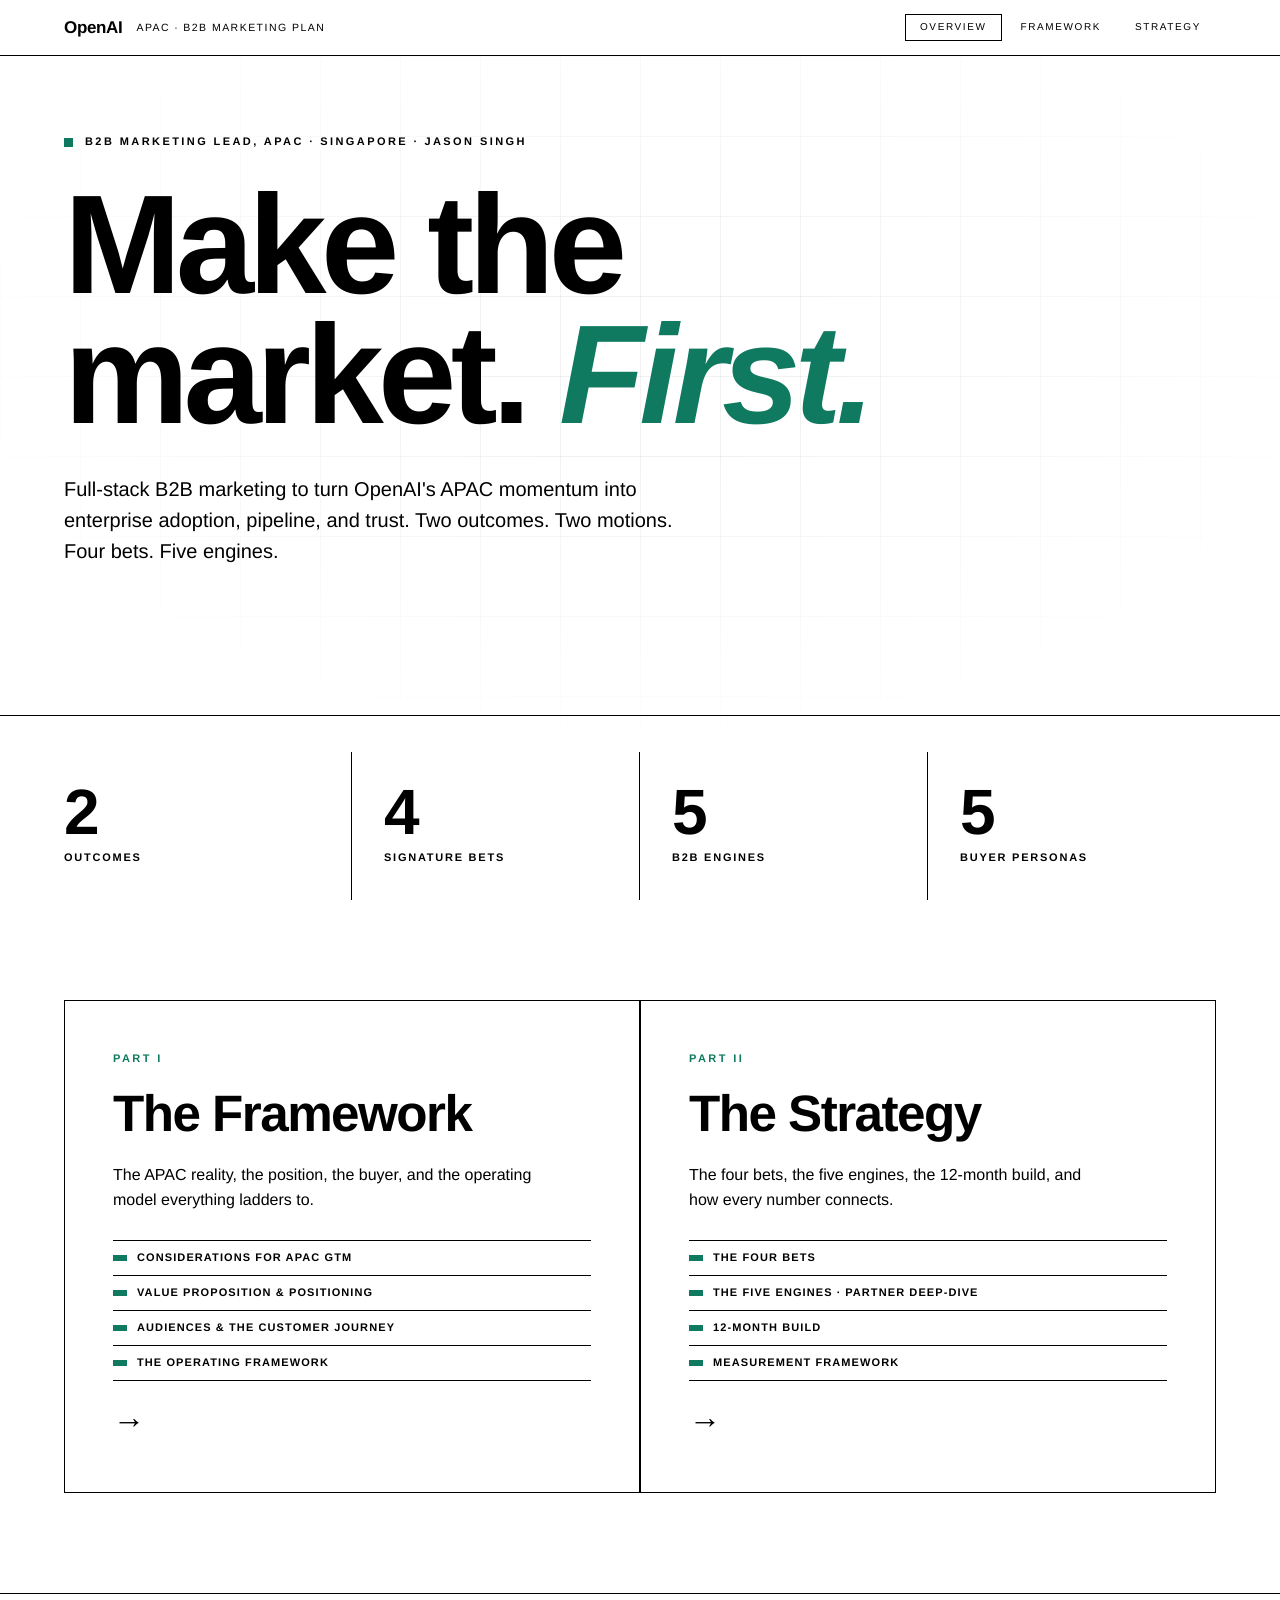
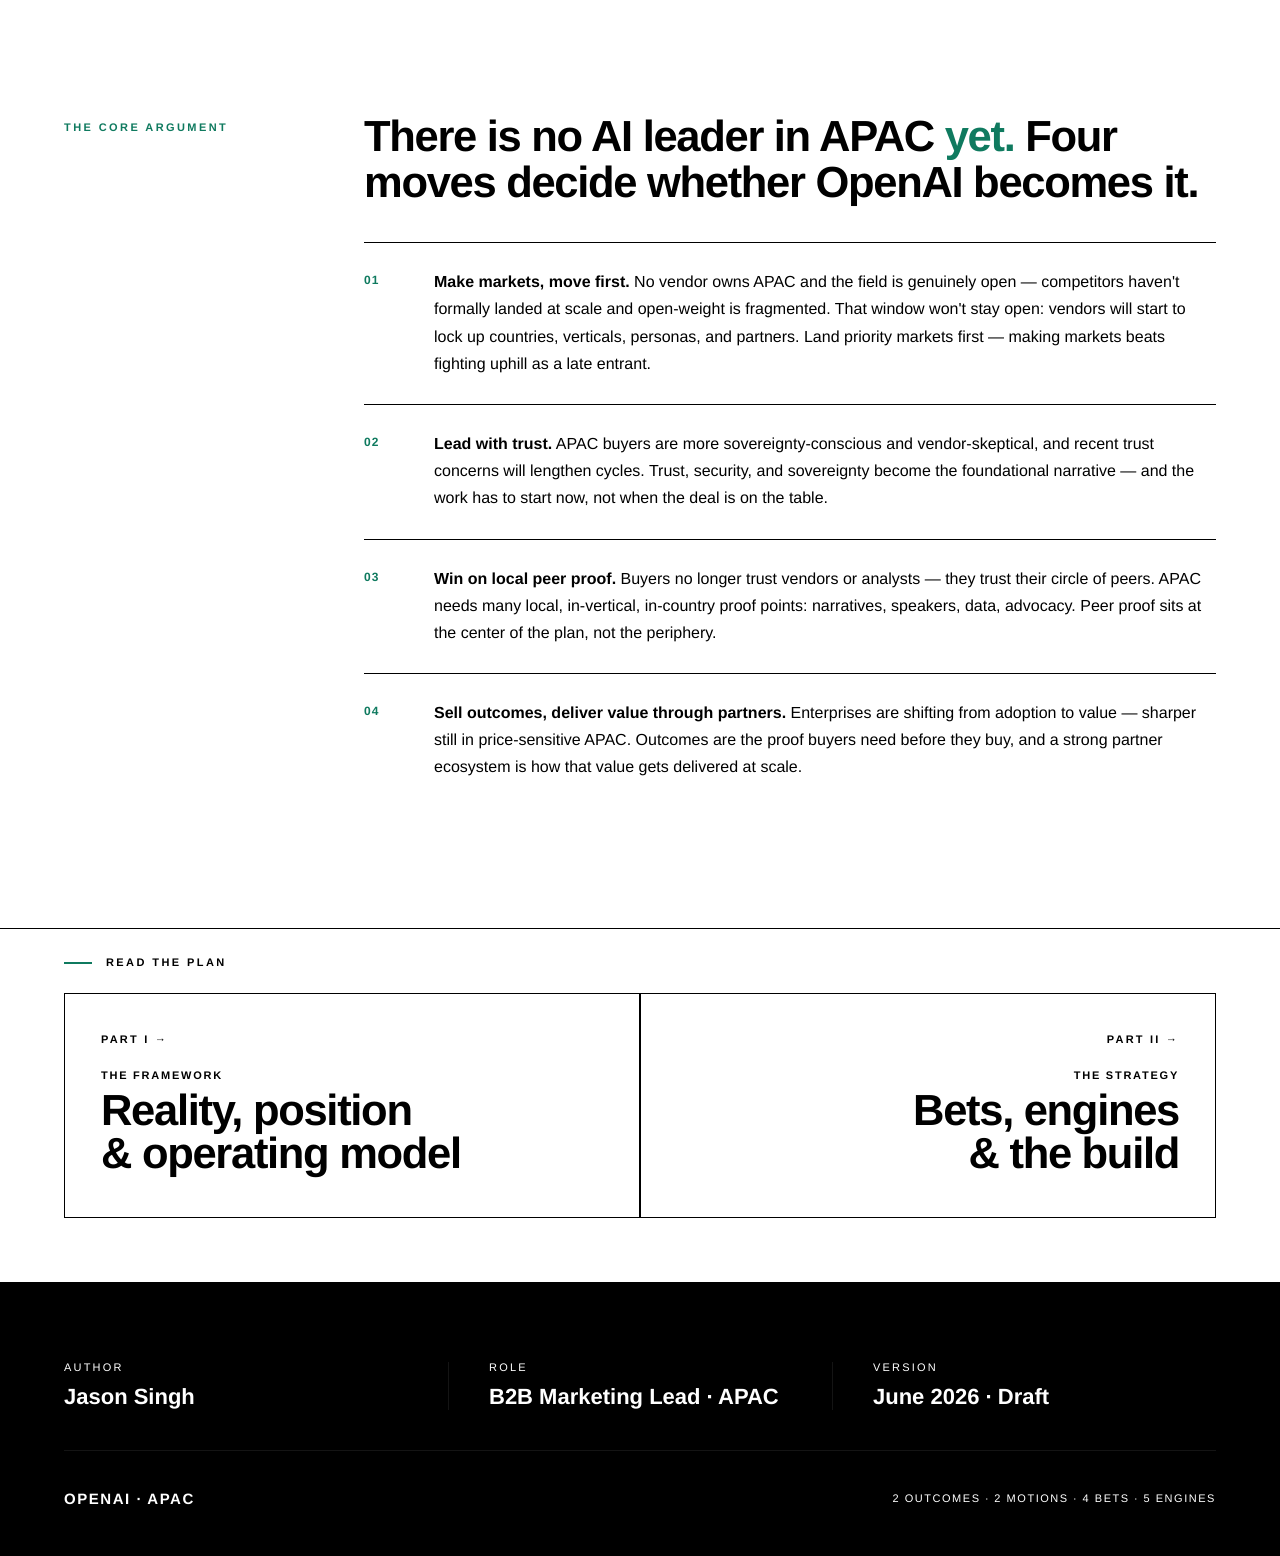
==== index.html @ 46e31a01 "Add files via upload" ====
<!doctype html>
<html lang="en">
<head>
<meta charset="utf-8">
<meta name="viewport" content="width=device-width,initial-scale=1">
<title>OpenAI APAC · B2B Marketing Plan</title>
<link rel="stylesheet" href="styles.css">
<style>
  body { padding-top: 56px }
  .hero { min-height: calc(100vh - 56px); display: flex; flex-direction: column; justify-content: space-between; overflow: hidden; position: relative }
  .hero-bg {
    position: absolute; inset: 0; pointer-events: none;
    background-image: linear-gradient(to right, rgba(0,0,0,.05) 1px, transparent 1px), linear-gradient(to bottom, rgba(0,0,0,.05) 1px, transparent 1px);
    background-size: 80px 80px;
    mask-image: radial-gradient(ellipse 75% 65% at 50% 35%, black 20%, transparent 75%);
    -webkit-mask-image: radial-gradient(ellipse 75% 65% at 50% 35%, black 20%, transparent 75%);
  }
  .hero-content { position: relative; z-index: 2; padding: 80px var(--px) 0 }
  .hero-eyebrow { font-family: var(--mono); font-size: 11px; letter-spacing: .22em; text-transform: uppercase; color: var(--ink); font-weight: 700; display: flex; align-items: center; gap: 12px; margin-bottom: 32px }
  .hero-dot { width: 9px; height: 9px; background: var(--yellow) }
  .hero-title { font-family: var(--syne); font-weight: 800; font-size: clamp(64px, 11vw, 150px); line-height: .92; letter-spacing: -.04em; color: var(--ink) }
  .hero-title em { color: var(--yellow) }
  .hero-sub { margin-top: 36px; max-width: 620px; font-size: clamp(16px, 2vw, 20px); line-height: 1.55; color: var(--ink); font-weight: 400 }
  .hero-stats { position: relative; z-index: 2; padding: 36px var(--px) 0; border-top: 1px solid var(--rule); margin-top: 80px }
  .stats-grid { display: grid; grid-template-columns: repeat(4,1fr); gap: 0 }
  .stat { padding: 28px 32px 36px 0; border-right: 1px solid var(--rule) }
  .stat:not(:first-child) { padding-left: 32px }
  .stat:last-child { border-right: none }
  .stat-num { font-family: var(--syne); font-weight: 800; font-size: clamp(40px, 5vw, 72px); line-height: 1; letter-spacing: -.03em; color: var(--ink) }
  .stat-num em { color: var(--yellow); font-style: normal }
  .stat-label { font-family: var(--mono); font-size: 11px; letter-spacing: .16em; text-transform: uppercase; color: var(--ink); margin-top: 8px; font-weight: 700 }
  @media (max-width:768px) { .stats-grid { grid-template-columns: 1fr 1fr } .stat { border-bottom: 1px solid var(--rule) } .stat:nth-child(2n) { border-right: none } }

  .page-nav { padding: 100px 0 }
  .page-nav-grid { display: grid; grid-template-columns: 1fr 1fr; gap: 2px; background: var(--rule); border: 1px solid var(--rule) }
  .page-card { background: var(--white); padding: 52px 48px; display: flex; flex-direction: column; gap: 22px; transition: background .2s }
  .page-card:hover { background: var(--surface) }
  .page-card:hover .pc-arrow { color: var(--yellow); transform: translateX(6px) }
  .pc-part { font-family: var(--mono); font-size: 11px; letter-spacing: .22em; text-transform: uppercase; color: var(--yellow); font-weight: 700 }
  .pc-title { font-family: var(--syne); font-weight: 800; font-size: clamp(32px,4vw,52px); letter-spacing: -.03em; line-height: 1.05; color: var(--ink) }
  .pc-desc { font-size: 16px; line-height: 1.6; color: var(--ink); font-weight: 400; max-width: 420px }
  .pc-list { list-style: none; border-top: 1px solid var(--rule); margin-top: 4px }
  .pc-list li { font-family: var(--mono); font-size: 11px; letter-spacing: .1em; text-transform: uppercase; color: var(--ink); padding: 11px 0; border-bottom: 1px solid var(--rule); display: flex; align-items: center; gap: 10px; font-weight: 700 }
  .pc-list li::before { content: ""; width: 14px; height: 6px; background: var(--yellow); flex: none }
  .pc-arrow { font-family: var(--syne); font-size: 32px; font-weight: 400; color: var(--ink); transition: all .2s; align-self: flex-start; margin-top: auto }
  @media (max-width:768px) { .page-nav-grid { grid-template-columns: 1fr } }

  .thesis-layout { display: grid; grid-template-columns: 220px 1fr; gap: 80px; align-items: start }
  .thesis-aside { font-family: var(--mono); font-size: 11px; letter-spacing: .22em; text-transform: uppercase; color: var(--yellow); padding-top: 8px; font-weight: 700 }
  .thesis-h { font-family: var(--syne); font-weight: 800; font-size: clamp(28px,3.4vw,50px); line-height: 1.06; letter-spacing: -.03em; color: var(--ink); margin-bottom: 36px }
  .thesis-h em { color: var(--yellow); font-style: normal }
  .thesis-point { padding: 26px 0; border-top: 1px solid var(--rule); display: grid; grid-template-columns: 48px 1fr; gap: 22px; align-items: start }
  .tp-n { font-family: var(--mono); font-size: 12px; letter-spacing: .1em; color: var(--yellow); padding-top: 4px; font-weight: 700 }
  .tp-t { font-size: 16px; line-height: 1.7; color: var(--ink); font-weight: 400 }
  .tp-t strong { font-weight: 700 }
  @media (max-width:768px) { .thesis-layout { grid-template-columns: 1fr; gap: 28px } }
</style>
</head>
<body>
<div id="progress"></div>

<nav class="nb-nav">
  <div class="nb-nav-brand">OpenAI<span class="nb-nav-ctx">APAC · B2B Marketing Plan</span></div>
  <div class="nb-nav-links">
    <a href="index.html" class="active">Overview</a>
    <a href="Framework.html">Framework</a>
    <a href="Strategy.html">Strategy</a>
  </div>
</nav>

<section class="hero">
  <div class="hero-bg" aria-hidden="true"></div>
  <div class="hero-content reveal">
    <div class="hero-eyebrow"><span class="hero-dot"></span>B2B Marketing Lead, APAC · Singapore · Jason Singh</div>
    <h1 class="hero-title">Make the<br/>market. <em>First.</em></h1>
    <p class="hero-sub">Full-stack B2B marketing to turn OpenAI's APAC momentum into enterprise adoption, pipeline, and trust. Two outcomes. Two motions. Four bets. Five engines.</p>
  </div>
  <div class="hero-stats">
    <div class="stats-grid">
      <div class="stat reveal d1"><div class="stat-num">2</div><div class="stat-label">Outcomes</div></div>
      <div class="stat reveal d2"><div class="stat-num">4</div><div class="stat-label">Signature bets</div></div>
      <div class="stat reveal d3"><div class="stat-num">5</div><div class="stat-label">B2B engines</div></div>
      <div class="stat reveal" style="transition-delay:.35s"><div class="stat-num">5</div><div class="stat-label">Buyer personas</div></div>
    </div>
  </div>
</section>

<section class="page-nav">
  <div class="wrap">
    <div class="page-nav-grid">
      <a href="Framework.html" class="page-card reveal">
        <div class="pc-part">Part I</div>
        <div class="pc-title">The Framework</div>
        <p class="pc-desc">The APAC reality, the position, the buyer, and the operating model everything ladders to.</p>
        <ul class="pc-list">
          <li>Considerations for APAC GTM</li>
          <li>Value proposition &amp; positioning</li>
          <li>Audiences &amp; the customer journey</li>
          <li>The operating framework</li>
        </ul>
        <div class="pc-arrow">→</div>
      </a>
      <a href="Strategy.html" class="page-card reveal d1">
        <div class="pc-part">Part II</div>
        <div class="pc-title">The Strategy</div>
        <p class="pc-desc">The four bets, the five engines, the 12-month build, and how every number connects.</p>
        <ul class="pc-list">
          <li>The four bets</li>
          <li>The five engines · partner deep-dive</li>
          <li>12-month build</li>
          <li>Measurement framework</li>
        </ul>
        <div class="pc-arrow">→</div>
      </a>
    </div>
  </div>
</section>

<section class="nb-section surface">
  <div class="wrap">
    <div class="thesis-layout">
      <div class="thesis-aside reveal">The core argument</div>
      <div>
        <h2 class="thesis-h reveal">There is no AI leader in APAC <em>yet.</em> Four moves decide whether OpenAI becomes it.</h2>
        <div>
          <div class="thesis-point reveal d1">
            <div class="tp-n">01</div>
            <div class="tp-t"><strong>Make markets, move first.</strong> No vendor owns APAC and the field is genuinely open — competitors haven't formally landed at scale and open-weight is fragmented. That window won't stay open: vendors will start to lock up countries, verticals, personas, and partners. Land priority markets first — making markets beats fighting uphill as a late entrant.</div>
          </div>
          <div class="thesis-point reveal d2">
            <div class="tp-n">02</div>
            <div class="tp-t"><strong>Lead with trust.</strong> APAC buyers are more sovereignty-conscious and vendor-skeptical, and recent trust concerns will lengthen cycles. Trust, security, and sovereignty become the foundational narrative — and the work has to start now, not when the deal is on the table.</div>
          </div>
          <div class="thesis-point reveal d3">
            <div class="tp-n">03</div>
            <div class="tp-t"><strong>Win on local peer proof.</strong> Buyers no longer trust vendors or analysts — they trust their circle of peers. APAC needs many local, in-vertical, in-country proof points: narratives, speakers, data, advocacy. Peer proof sits at the center of the plan, not the periphery.</div>
          </div>
          <div class="thesis-point reveal d3">
            <div class="tp-n">04</div>
            <div class="tp-t"><strong>Sell outcomes, deliver value through partners.</strong> Enterprises are shifting from adoption to value — sharper still in price-sensitive APAC. Outcomes are the proof buyers need before they buy, and a strong partner ecosystem is how that value gets delivered at scale.</div>
          </div>
        </div>
      </div>
    </div>
  </div>
</section>

<section class="nb-pager">
  <div class="wrap">
    <div class="nb-pager-eyebrow">Read the plan</div>
    <div class="nb-pager-grid">
      <a href="Framework.html" class="nb-pager-cell">
        <div class="nb-pager-dir">Part I →</div>
        <div>
          <div class="nb-pager-part">The Framework</div>
          <div class="nb-pager-title">Reality, position<br/>&amp; operating model</div>
        </div>
      </a>
      <a href="Strategy.html" class="nb-pager-cell next">
        <div class="nb-pager-dir">Part II →</div>
        <div>
          <div class="nb-pager-part">The Strategy</div>
          <div class="nb-pager-title">Bets, engines<br/>&amp; the build</div>
        </div>
      </a>
    </div>
  </div>
</section>

<footer class="nb-foot">
  <div class="wrap">
    <div class="nb-foot-inner">
      <div class="nb-foot-col"><div class="nb-foot-label">Author</div><div class="nb-foot-val">Jason Singh</div></div>
      <div class="nb-foot-col"><div class="nb-foot-label">Role</div><div class="nb-foot-val">B2B Marketing Lead · APAC</div></div>
      <div class="nb-foot-col"><div class="nb-foot-label">Version</div><div class="nb-foot-val">June 2026 · Draft</div></div>
    </div>
    <div class="nb-foot-bottom">
      <span style="font-family:var(--syne);font-weight:800;font-size:15px">OpenAI · APAC</span>
      <span>2 Outcomes · 2 Motions · 4 Bets · 5 Engines</span>
    </div>
  </div>
</footer>

<script>
  if (document.hidden) document.documentElement.classList.add('no-reveal');
  document.addEventListener('visibilitychange', () => { if (!document.hidden) document.documentElement.classList.remove('no-reveal') });
  const prog = document.getElementById('progress');
  function tick() { const h = document.documentElement; const max = h.scrollHeight - h.clientHeight; if (max > 0) prog.style.width = Math.min(1, h.scrollTop / max) * 100 + '%' }
  document.addEventListener('scroll', tick, { passive: true }); tick();
  const io = new IntersectionObserver(entries => entries.forEach(e => { if (e.isIntersecting) { e.target.classList.add('in'); io.unobserve(e.target) } }), { threshold: .08, rootMargin: '0px 0px -5% 0px' });
  document.querySelectorAll('.reveal').forEach(el => io.observe(el));
</script>
</body>
</html>
---- styles.css ----
/* ================================================================
   OPENAI APAC · B2B MARKETING PLAN · DESIGN SYSTEM
   Jony Ive minimalism × McKinsey exhibit rigor × enterprise CMO
   White base · black ink · single emerald accent · Arial
   ================================================================ */

:root {
  --white:       #ffffff;
  --ink:         #000000;
  --ink-2:       #000000;
  --ink-3:       #000000;
  --ink-4:       #000000;
  --ink-soft:    #000000;
  --rule:        #000000;
  --surface:     #ffffff;
  --yellow:      #0f7a5f;
  --yellow-deep: #0a5a45;
  --purple:      #000000;
  --purple-hi:   #000000;
  --purple-mid:  #000000;
  --purple-deep: #000000;
  --purple-tint: #ffffff;
  --syne:        Arial, Helvetica, sans-serif;
  --inter:       Arial, Helvetica, sans-serif;
  --mono:        Arial, Helvetica, sans-serif;
  --max-w:       1440px;
  --px:          64px;
}
@media (max-width:1024px) { :root { --px: 40px } }

*, *::before, *::after { box-sizing: border-box; margin: 0; padding: 0 }
html { scroll-behavior: smooth }
body {
  font-family: var(--inter);
  background: var(--white);
  color: var(--ink);
  -webkit-font-smoothing: antialiased;
  text-rendering: geometricPrecision;
  overflow-x: hidden;
}
a { color: inherit; text-decoration: none }
em { font-style: italic }
::selection { background: var(--purple); color: white }

.wrap { max-width: var(--max-w); margin: 0 auto; padding: 0 var(--px) }
@media (max-width:768px) { .wrap { padding: 0 24px } }

/* ---- Progress ---- */
#progress {
  position: fixed; top: 0; left: 0; height: 2px;
  background: var(--purple); width: 0; z-index: 200;
  transition: width .08s linear;
}

/* ---- Nav ---- */
.nb-nav {
  position: fixed; top: 0; left: 0; right: 0; z-index: 100;
  display: flex; align-items: center; justify-content: space-between;
  padding: 0 var(--px); height: 56px;
  background: rgba(255,255,255,.94);
  backdrop-filter: blur(16px);
  -webkit-backdrop-filter: blur(16px);
  border-bottom: 1px solid var(--rule);
}
.nb-nav-brand {
  display: flex; align-items: center; gap: 14px;
  font-family: var(--syne); font-weight: 800; font-size: 17px;
  letter-spacing: -.02em; color: var(--ink);
}
.nb-nav-brand .wm { background: var(--yellow); color: #fff; padding: 3px 9px 4px; border-radius: 5px; font-weight: 800 }
.nb-nav-ctx {
  font-family: var(--mono); font-size: 10.5px; letter-spacing: .14em;
  text-transform: uppercase; color: var(--ink-3); font-weight: 400;
}
.nb-nav-links { display: flex; gap: 4px }
.nb-nav-links a {
  font-family: var(--mono); font-size: 10px; letter-spacing: .16em;
  text-transform: uppercase; color: var(--ink-3);
  padding: 7px 14px; border: 1px solid transparent; transition: all .15s;
}
.nb-nav-links a:hover { color: var(--purple) }
.nb-nav-links a.active { color: var(--purple); background: var(--purple-tint); border-color: var(--rule) }
@media (max-width:768px) {
  .nb-nav-ctx { display: none }
  .nb-nav-links a { padding: 7px 10px; font-size: 9px }
}

/* ---- Sections ---- */
.nb-section { padding: 120px 0; border-top: 1px solid var(--rule) }
.nb-section.surface { background: var(--surface) }
.nb-section.dark { background: var(--ink); color: var(--white) }
@media (max-width:768px) { .nb-section { padding: 80px 0 } }

/* ---- Section Head ---- */
.nb-section-head { margin-bottom: 64px }
.nb-eyebrow {
  font-family: var(--mono); font-size: 11px; letter-spacing: .22em;
  text-transform: uppercase; color: var(--ink); font-weight: 700;
  display: flex; align-items: center; gap: 14px; margin-bottom: 20px;
}
.nb-eyebrow::before { content: ""; width: 22px; height: 9px; background: var(--yellow); flex: none }
.nb-section-head h2 {
  font-family: var(--syne); font-weight: 700;
  font-size: clamp(36px, 5vw, 68px); line-height: 1.02;
  letter-spacing: -.03em; color: var(--ink);
}
.nb-section-head h2 em { color: var(--purple) }
.nb-section-head .lede {
  margin-top: 20px; font-size: 18px; line-height: 1.6;
  color: var(--ink-2); font-weight: 400; max-width: 620px;
}
.dark .nb-section-head h2 { color: var(--white) }
.dark .nb-section-head h2 em { color: var(--yellow) }
.dark .nb-section-head .lede { color: #ffffff }
.dark .nb-eyebrow { color: var(--white) }
.dark .nb-eyebrow::before { background: var(--yellow) }

/* ---- Exhibit Plate ---- */
.nb-exhibit {
  border: 1px solid var(--ink); background: var(--white);
  box-shadow: 0 24px 64px -32px rgba(12,11,29,.2);
}
.nb-ex-bar {
  display: flex; justify-content: space-between; align-items: center;
  padding: 11px 28px; background: var(--ink); color: var(--white);
  font-family: var(--mono); font-size: 10px; letter-spacing: .22em; text-transform: uppercase;
}
.nb-ex-bar .sq { width: 8px; height: 8px; background: var(--yellow); display: inline-block; margin-right: 8px }
.nb-ex-title { padding: 20px 28px; border-bottom: 1px solid var(--rule) }
.nb-ex-title p { font-family: var(--syne); font-weight: 500; font-size: clamp(16px,2vw,24px); line-height: 1.3; color: var(--ink) }
.nb-ex-title p em { color: var(--purple) }

/* ---- Card Grid ---- */
.nb-cards {
  display: grid; grid-template-columns: repeat(4,1fr);
  border: 1px solid var(--rule); background: var(--rule); gap: 1px;
}
.nb-card {
  background: var(--white); padding: 36px 28px;
  display: flex; flex-direction: column; gap: 14px;
}
.nb-cards.surface .nb-card { background: var(--surface) }
.nb-card-n { font-family: var(--mono); font-size: 11px; letter-spacing: .2em; text-transform: uppercase; color: var(--ink-3); font-weight: 700 }
.nb-card h3 { font-family: var(--syne); font-size: 21px; font-weight: 700; line-height: 1.2; letter-spacing: -.01em; color: var(--ink) }
.nb-card p { font-size: 15px; line-height: 1.65; color: var(--ink-2); font-weight: 400 }
@media (max-width:900px) { .nb-cards { grid-template-columns: 1fr 1fr } }
@media (max-width:600px) { .nb-cards { grid-template-columns: 1fr } }

/* ---- Reveal ---- */
.reveal { opacity: 0; transform: translateY(16px); transition: opacity .6s ease, transform .6s ease }
.reveal.in { opacity: 1; transform: none }
.reveal.d1 { transition-delay: .1s }
.reveal.d2 { transition-delay: .2s }
.reveal.d3 { transition-delay: .3s }
html.no-reveal .reveal { opacity: 1 !important; transform: none !important }

/* ---- Footer ---- */
.nb-foot { padding: 80px 0 48px; background: var(--ink); color: var(--white) }
.nb-foot-inner {
  display: grid; grid-template-columns: repeat(3,1fr);
  border-bottom: 1px solid rgba(255,255,255,.08);
  margin-bottom: 40px; padding-bottom: 40px;
}
.nb-foot-col { padding-right: 40px }
.nb-foot-col + .nb-foot-col { padding-left: 40px; border-left: 1px solid rgba(255,255,255,.08) }
.nb-foot-label {
  font-family: var(--mono); font-size: 11px; letter-spacing: .2em;
  text-transform: uppercase; color: #ffffff; margin-bottom: 10px;
}
.nb-foot-val { font-family: var(--syne); font-size: 22px; font-weight: 700; color: var(--white) }
.nb-foot-bottom {
  display: flex; justify-content: space-between; align-items: center;
  font-family: var(--mono); font-size: 11px; letter-spacing: .14em;
  text-transform: uppercase; color: #ffffff;
}
.nb-foot-bottom .brand { background: var(--yellow); color: #fff; font-family: var(--syne); font-weight: 800; font-size: 15px; letter-spacing: -.01em; padding: 3px 9px 4px; border-radius: 5px }
@media (max-width:768px) {
  .nb-foot-inner { grid-template-columns: 1fr; gap: 24px; padding-bottom: 24px; margin-bottom: 24px }
  .nb-foot-col + .nb-foot-col { padding-left: 0; border-left: none; padding-top: 24px; border-top: 1px solid rgba(255,255,255,.08) }
  .nb-foot-bottom { flex-direction: column; gap: 12px; text-align: center }
}

/* ---- Bottom Pager ---- */
.nb-pager { border-top: 1px solid var(--ink); background: var(--white) }
.nb-pager-eyebrow {
  display: flex; align-items: center; gap: 14px;
  font-family: var(--mono); font-size: 11px; letter-spacing: .22em;
  text-transform: uppercase; color: var(--ink); font-weight: 700;
  padding: 28px 0 4px;
}
.nb-pager-eyebrow::before { content: ""; width: 28px; height: 2px; background: var(--yellow) }
.nb-pager-grid { display: grid; grid-template-columns: 1fr 1fr; gap: 2px; background: var(--ink); border: 1px solid var(--ink); margin: 20px 0 64px }
.nb-pager-cell {
  background: var(--white); padding: 40px 36px; min-height: 180px;
  display: flex; flex-direction: column; justify-content: space-between; gap: 24px;
  transition: background .18s ease;
}
.nb-pager-cell:hover { background: var(--ink) }
.nb-pager-cell:hover .nb-pager-dir, .nb-pager-cell:hover .nb-pager-part, .nb-pager-cell:hover .nb-pager-title, .nb-pager-cell:hover .nb-pager-arrow { color: #fff }
.nb-pager-cell.next { align-items: flex-end; text-align: right }
.nb-pager-dir {
  font-family: var(--mono); font-size: 11px; letter-spacing: .2em;
  text-transform: uppercase; color: var(--ink); font-weight: 700;
  display: flex; align-items: center; gap: 10px;
}
.nb-pager-part { font-family: var(--mono); font-size: 11px; letter-spacing: .16em; text-transform: uppercase; color: var(--ink); font-weight: 700; margin-bottom: 8px }
.nb-pager-title { font-family: var(--syne); font-weight: 800; font-size: clamp(28px,3.4vw,44px); line-height: 1; letter-spacing: -.03em; color: var(--ink) }
.nb-pager-arrow { font-family: var(--syne); font-weight: 700; font-size: 40px; line-height: .7; color: var(--ink) }
.nb-pager-cell.disabled { pointer-events: none; opacity: .26 }
.nb-pager-cell.disabled:hover { background: var(--white) }
@media (max-width:768px) {
  .nb-pager-grid { grid-template-columns: 1fr }
  .nb-pager-cell, .nb-pager-cell.next { align-items: flex-start; text-align: left }
}

/* ---- Shared script util ---- */
.page-top { padding-top: 56px }
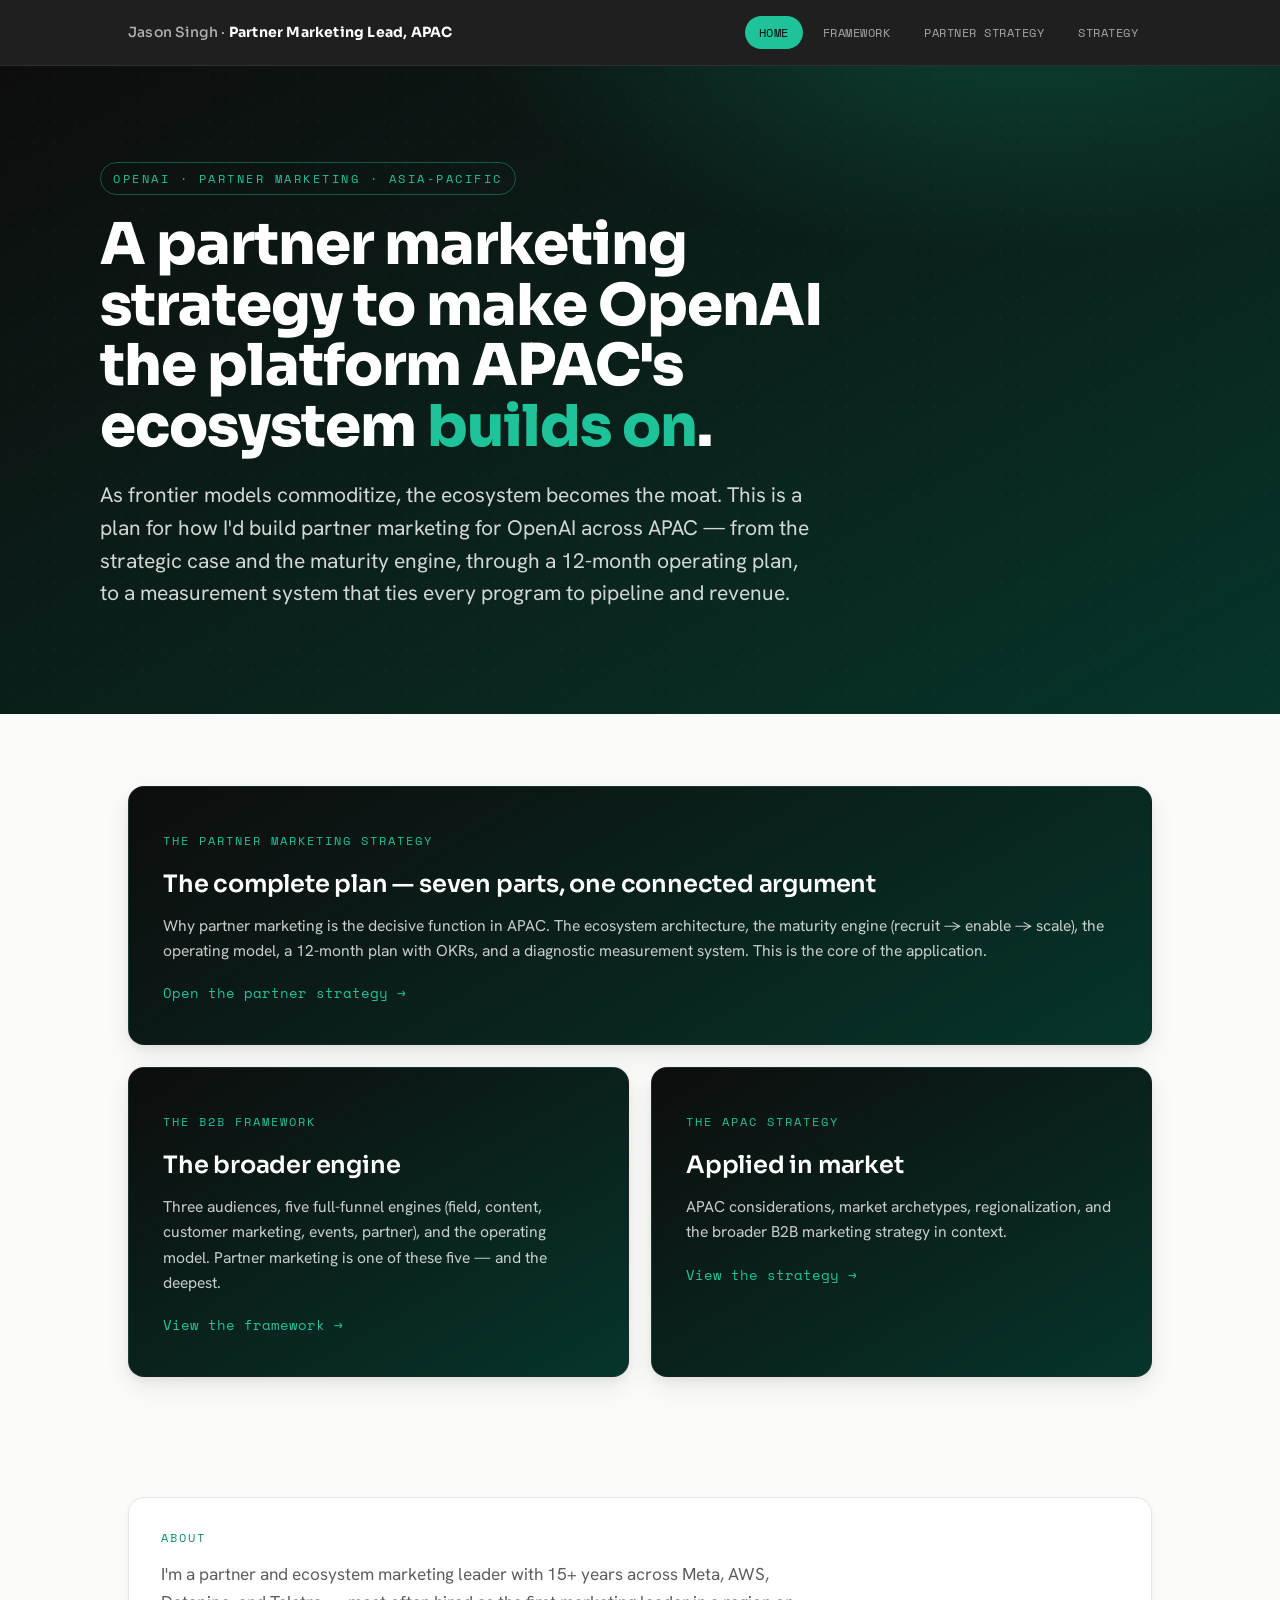
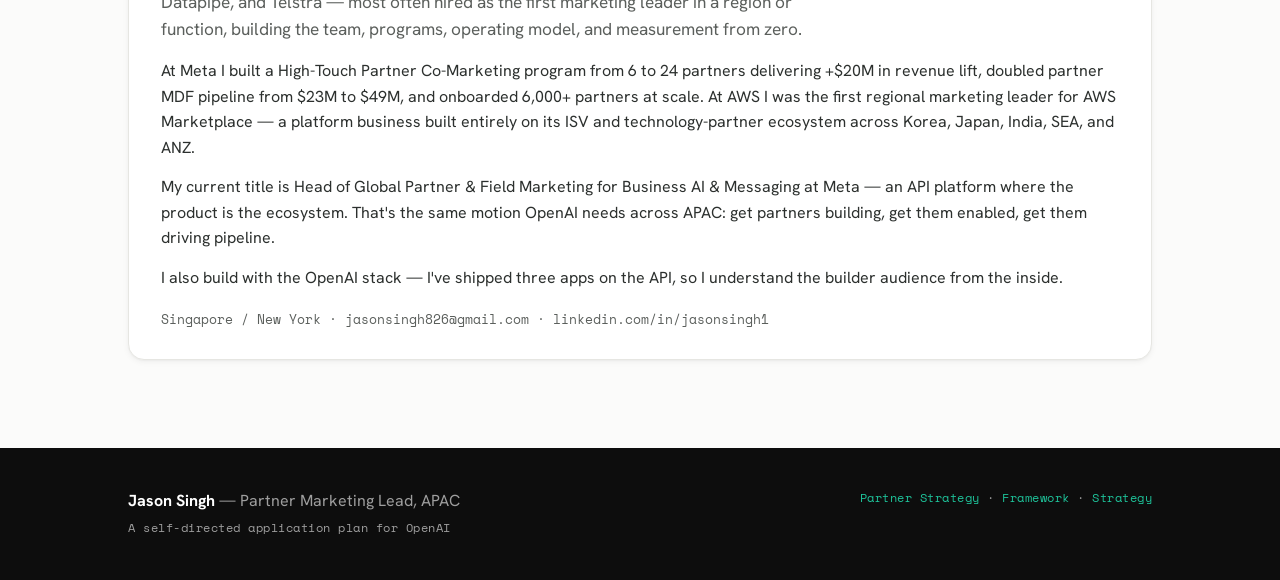
==== commit 90eaf4e4: "Add files via upload" ====
--- a/index.html
+++ b/index.html
@@ -1,194 +1,70 @@
-<!doctype html>
+<!DOCTYPE html>
 <html lang="en">
 <head>
-<meta charset="utf-8">
-<meta name="viewport" content="width=device-width,initial-scale=1">
-<title>OpenAI APAC · B2B Marketing Plan</title>
-<link rel="stylesheet" href="styles.css">
-<style>
-  body { padding-top: 56px }
-  .hero { min-height: calc(100vh - 56px); display: flex; flex-direction: column; justify-content: space-between; overflow: hidden; position: relative }
-  .hero-bg {
-    position: absolute; inset: 0; pointer-events: none;
-    background-image: linear-gradient(to right, rgba(0,0,0,.05) 1px, transparent 1px), linear-gradient(to bottom, rgba(0,0,0,.05) 1px, transparent 1px);
-    background-size: 80px 80px;
-    mask-image: radial-gradient(ellipse 75% 65% at 50% 35%, black 20%, transparent 75%);
-    -webkit-mask-image: radial-gradient(ellipse 75% 65% at 50% 35%, black 20%, transparent 75%);
-  }
-  .hero-content { position: relative; z-index: 2; padding: 80px var(--px) 0 }
-  .hero-eyebrow { font-family: var(--mono); font-size: 11px; letter-spacing: .22em; text-transform: uppercase; color: var(--ink); font-weight: 700; display: flex; align-items: center; gap: 12px; margin-bottom: 32px }
-  .hero-dot { width: 9px; height: 9px; background: var(--yellow) }
-  .hero-title { font-family: var(--syne); font-weight: 800; font-size: clamp(64px, 11vw, 150px); line-height: .92; letter-spacing: -.04em; color: var(--ink) }
-  .hero-title em { color: var(--yellow) }
-  .hero-sub { margin-top: 36px; max-width: 620px; font-size: clamp(16px, 2vw, 20px); line-height: 1.55; color: var(--ink); font-weight: 400 }
-  .hero-stats { position: relative; z-index: 2; padding: 36px var(--px) 0; border-top: 1px solid var(--rule); margin-top: 80px }
-  .stats-grid { display: grid; grid-template-columns: repeat(4,1fr); gap: 0 }
-  .stat { padding: 28px 32px 36px 0; border-right: 1px solid var(--rule) }
-  .stat:not(:first-child) { padding-left: 32px }
-  .stat:last-child { border-right: none }
-  .stat-num { font-family: var(--syne); font-weight: 800; font-size: clamp(40px, 5vw, 72px); line-height: 1; letter-spacing: -.03em; color: var(--ink) }
-  .stat-num em { color: var(--yellow); font-style: normal }
-  .stat-label { font-family: var(--mono); font-size: 11px; letter-spacing: .16em; text-transform: uppercase; color: var(--ink); margin-top: 8px; font-weight: 700 }
-  @media (max-width:768px) { .stats-grid { grid-template-columns: 1fr 1fr } .stat { border-bottom: 1px solid var(--rule) } .stat:nth-child(2n) { border-right: none } }
-
-  .page-nav { padding: 100px 0 }
-  .page-nav-grid { display: grid; grid-template-columns: 1fr 1fr; gap: 2px; background: var(--rule); border: 1px solid var(--rule) }
-  .page-card { background: var(--white); padding: 52px 48px; display: flex; flex-direction: column; gap: 22px; transition: background .2s }
-  .page-card:hover { background: var(--surface) }
-  .page-card:hover .pc-arrow { color: var(--yellow); transform: translateX(6px) }
-  .pc-part { font-family: var(--mono); font-size: 11px; letter-spacing: .22em; text-transform: uppercase; color: var(--yellow); font-weight: 700 }
-  .pc-title { font-family: var(--syne); font-weight: 800; font-size: clamp(32px,4vw,52px); letter-spacing: -.03em; line-height: 1.05; color: var(--ink) }
-  .pc-desc { font-size: 16px; line-height: 1.6; color: var(--ink); font-weight: 400; max-width: 420px }
-  .pc-list { list-style: none; border-top: 1px solid var(--rule); margin-top: 4px }
-  .pc-list li { font-family: var(--mono); font-size: 11px; letter-spacing: .1em; text-transform: uppercase; color: var(--ink); padding: 11px 0; border-bottom: 1px solid var(--rule); display: flex; align-items: center; gap: 10px; font-weight: 700 }
-  .pc-list li::before { content: ""; width: 14px; height: 6px; background: var(--yellow); flex: none }
-  .pc-arrow { font-family: var(--syne); font-size: 32px; font-weight: 400; color: var(--ink); transition: all .2s; align-self: flex-start; margin-top: auto }
-  @media (max-width:768px) { .page-nav-grid { grid-template-columns: 1fr } }
-
-  .thesis-layout { display: grid; grid-template-columns: 220px 1fr; gap: 80px; align-items: start }
-  .thesis-aside { font-family: var(--mono); font-size: 11px; letter-spacing: .22em; text-transform: uppercase; color: var(--yellow); padding-top: 8px; font-weight: 700 }
-  .thesis-h { font-family: var(--syne); font-weight: 800; font-size: clamp(28px,3.4vw,50px); line-height: 1.06; letter-spacing: -.03em; color: var(--ink); margin-bottom: 36px }
-  .thesis-h em { color: var(--yellow); font-style: normal }
-  .thesis-point { padding: 26px 0; border-top: 1px solid var(--rule); display: grid; grid-template-columns: 48px 1fr; gap: 22px; align-items: start }
-  .tp-n { font-family: var(--mono); font-size: 12px; letter-spacing: .1em; color: var(--yellow); padding-top: 4px; font-weight: 700 }
-  .tp-t { font-size: 16px; line-height: 1.7; color: var(--ink); font-weight: 400 }
-  .tp-t strong { font-weight: 700 }
-  @media (max-width:768px) { .thesis-layout { grid-template-columns: 1fr; gap: 28px } }
-</style>
+<meta charset="UTF-8">
+<meta name="viewport" content="width=device-width, initial-scale=1">
+<title>Jason Singh · Partner Marketing Lead, APAC — OpenAI</title>
+<link rel="stylesheet" href="design-system.css">
 </head>
 <body>
-<div id="progress"></div>
 
-<nav class="nb-nav">
-  <div class="nb-nav-brand">OpenAI<span class="nb-nav-ctx">APAC · B2B Marketing Plan</span></div>
-  <div class="nb-nav-links">
-    <a href="index.html" class="active">Overview</a>
-    <a href="Framework.html">Framework</a>
-    <a href="Strategy.html">Strategy</a>
-  </div>
-</nav>
+<nav class="nav-wrap"><div class="nav-inner">
+<div class="nav-name">Jason Singh · <b>Partner Marketing Lead, APAC</b></div>
+<ul class="nav-links">
+<li><a href="index.html" class="active">Home</a></li>
+<li><a href="framework.html">Framework</a></li>
+<li><a href="partner.html">Partner Strategy</a></li>
+<li><a href="strategy.html">Strategy</a></li>
+</ul>
+</div></nav>
 
-<section class="hero">
-  <div class="hero-bg" aria-hidden="true"></div>
-  <div class="hero-content reveal">
-    <div class="hero-eyebrow"><span class="hero-dot"></span>B2B Marketing Lead, APAC · Singapore · Jason Singh</div>
-    <h1 class="hero-title">Make the<br/>market. <em>First.</em></h1>
-    <p class="hero-sub">Full-stack B2B marketing to turn OpenAI's APAC momentum into enterprise adoption, pipeline, and trust. Two outcomes. Two motions. Four bets. Five engines.</p>
-  </div>
-  <div class="hero-stats">
-    <div class="stats-grid">
-      <div class="stat reveal d1"><div class="stat-num">2</div><div class="stat-label">Outcomes</div></div>
-      <div class="stat reveal d2"><div class="stat-num">4</div><div class="stat-label">Signature bets</div></div>
-      <div class="stat reveal d3"><div class="stat-num">5</div><div class="stat-label">B2B engines</div></div>
-      <div class="stat reveal" style="transition-delay:.35s"><div class="stat-num">5</div><div class="stat-label">Buyer personas</div></div>
-    </div>
-  </div>
+<header class="hero">
+<div class="hero-inner">
+<span class="eyebrow reveal">OpenAI · Partner Marketing · Asia-Pacific</span>
+<h1 class="reveal" style="animation-delay:.06s">A partner marketing strategy to make OpenAI the platform APAC's ecosystem <span class="accent">builds on</span>.</h1>
+<p class="lede reveal" style="animation-delay:.14s">As frontier models commoditize, the ecosystem becomes the moat. This is a plan for how I'd build partner marketing for OpenAI across APAC — from the strategic case and the maturity engine, through a 12-month operating plan, to a measurement system that ties every program to pipeline and revenue.</p>
+</div>
+</header>
+
+<section class="section">
+<a class="cta reveal" href="partner.html" style="margin-bottom:22px">
+<span class="k">The Partner Marketing Strategy</span>
+<h3>The complete plan — seven parts, one connected argument</h3>
+<p>Why partner marketing is the decisive function in APAC. The ecosystem architecture, the maturity engine (recruit → enable → scale), the operating model, a 12-month plan with OKRs, and a diagnostic measurement system. This is the core of the application.</p>
+<div class="arrow">Open the partner strategy →</div>
+</a>
+
+<div class="cta-grid">
+<a class="cta reveal" href="framework.html" style="animation-delay:.06s">
+<span class="k">The B2B Framework</span>
+<h3>The broader engine</h3>
+<p>Three audiences, five full-funnel engines (field, content, customer marketing, events, partner), and the operating model. Partner marketing is one of these five — and the deepest.</p>
+<div class="arrow">View the framework →</div>
+</a>
+<a class="cta reveal" href="strategy.html" style="animation-delay:.12s">
+<span class="k">The APAC Strategy</span>
+<h3>Applied in market</h3>
+<p>APAC considerations, market archetypes, regionalization, and the broader B2B marketing strategy in context.</p>
+<div class="arrow">View the strategy →</div>
+</a>
+</div>
 </section>
 
-<section class="page-nav">
-  <div class="wrap">
-    <div class="page-nav-grid">
-      <a href="Framework.html" class="page-card reveal">
-        <div class="pc-part">Part I</div>
-        <div class="pc-title">The Framework</div>
-        <p class="pc-desc">The APAC reality, the position, the buyer, and the operating model everything ladders to.</p>
-        <ul class="pc-list">
-          <li>Considerations for APAC GTM</li>
-          <li>Value proposition &amp; positioning</li>
-          <li>Audiences &amp; the customer journey</li>
-          <li>The operating framework</li>
-        </ul>
-        <div class="pc-arrow">→</div>
-      </a>
-      <a href="Strategy.html" class="page-card reveal d1">
-        <div class="pc-part">Part II</div>
-        <div class="pc-title">The Strategy</div>
-        <p class="pc-desc">The four bets, the five engines, the 12-month build, and how every number connects.</p>
-        <ul class="pc-list">
-          <li>The four bets</li>
-          <li>The five engines · partner deep-dive</li>
-          <li>12-month build</li>
-          <li>Measurement framework</li>
-        </ul>
-        <div class="pc-arrow">→</div>
-      </a>
-    </div>
-  </div>
+<section class="section tight">
+<div class="box reveal">
+<div class="section-label">About</div>
+<p class="intro">I'm a partner and ecosystem marketing leader with 15+ years across Meta, AWS, Datapipe, and Telstra — most often hired as the first marketing leader in a region or function, building the team, programs, operating model, and measurement from zero.</p>
+<p>At Meta I built a High-Touch Partner Co-Marketing program from 6 to 24 partners delivering +$20M in revenue lift, doubled partner MDF pipeline from $23M to $49M, and onboarded 6,000+ partners at scale. At AWS I was the first regional marketing leader for AWS Marketplace — a platform business built entirely on its ISV and technology-partner ecosystem across Korea, Japan, India, SEA, and ANZ.</p>
+<p>My current title is Head of Global Partner &amp; Field Marketing for Business AI &amp; Messaging at Meta — an API platform where the product is the ecosystem. That's the same motion OpenAI needs across APAC: get partners building, get them enabled, get them driving pipeline.</p>
+<p>I also build with the OpenAI stack — I've shipped three apps on the API, so I understand the builder audience from the inside.</p>
+<p class="meta" style="margin-top:18px;font-family:var(--font-mono);font-size:13px;color:var(--slate)">Singapore / New York · jasonsingh826@gmail.com · linkedin.com/in/jasonsingh1</p>
+</div>
 </section>
 
-<section class="nb-section surface">
-  <div class="wrap">
-    <div class="thesis-layout">
-      <div class="thesis-aside reveal">The core argument</div>
-      <div>
-        <h2 class="thesis-h reveal">There is no AI leader in APAC <em>yet.</em> Four moves decide whether OpenAI becomes it.</h2>
-        <div>
-          <div class="thesis-point reveal d1">
-            <div class="tp-n">01</div>
-            <div class="tp-t"><strong>Make markets, move first.</strong> No vendor owns APAC and the field is genuinely open — competitors haven't formally landed at scale and open-weight is fragmented. That window won't stay open: vendors will start to lock up countries, verticals, personas, and partners. Land priority markets first — making markets beats fighting uphill as a late entrant.</div>
-          </div>
-          <div class="thesis-point reveal d2">
-            <div class="tp-n">02</div>
-            <div class="tp-t"><strong>Lead with trust.</strong> APAC buyers are more sovereignty-conscious and vendor-skeptical, and recent trust concerns will lengthen cycles. Trust, security, and sovereignty become the foundational narrative — and the work has to start now, not when the deal is on the table.</div>
-          </div>
-          <div class="thesis-point reveal d3">
-            <div class="tp-n">03</div>
-            <div class="tp-t"><strong>Win on local peer proof.</strong> Buyers no longer trust vendors or analysts — they trust their circle of peers. APAC needs many local, in-vertical, in-country proof points: narratives, speakers, data, advocacy. Peer proof sits at the center of the plan, not the periphery.</div>
-          </div>
-          <div class="thesis-point reveal d3">
-            <div class="tp-n">04</div>
-            <div class="tp-t"><strong>Sell outcomes, deliver value through partners.</strong> Enterprises are shifting from adoption to value — sharper still in price-sensitive APAC. Outcomes are the proof buyers need before they buy, and a strong partner ecosystem is how that value gets delivered at scale.</div>
-          </div>
-        </div>
-      </div>
-    </div>
-  </div>
-</section>
+<footer class="footer"><div class="footer-inner">
+<div><b>Jason Singh</b> — Partner Marketing Lead, APAC<br><span class="mono">A self-directed application plan for OpenAI</span></div>
+<div class="mono"><a href="partner.html">Partner Strategy</a> · <a href="framework.html">Framework</a> · <a href="strategy.html">Strategy</a></div>
+</div></footer>
 
-<section class="nb-pager">
-  <div class="wrap">
-    <div class="nb-pager-eyebrow">Read the plan</div>
-    <div class="nb-pager-grid">
-      <a href="Framework.html" class="nb-pager-cell">
-        <div class="nb-pager-dir">Part I →</div>
-        <div>
-          <div class="nb-pager-part">The Framework</div>
-          <div class="nb-pager-title">Reality, position<br/>&amp; operating model</div>
-        </div>
-      </a>
-      <a href="Strategy.html" class="nb-pager-cell next">
-        <div class="nb-pager-dir">Part II →</div>
-        <div>
-          <div class="nb-pager-part">The Strategy</div>
-          <div class="nb-pager-title">Bets, engines<br/>&amp; the build</div>
-        </div>
-      </a>
-    </div>
-  </div>
-</section>
-
-<footer class="nb-foot">
-  <div class="wrap">
-    <div class="nb-foot-inner">
-      <div class="nb-foot-col"><div class="nb-foot-label">Author</div><div class="nb-foot-val">Jason Singh</div></div>
-      <div class="nb-foot-col"><div class="nb-foot-label">Role</div><div class="nb-foot-val">B2B Marketing Lead · APAC</div></div>
-      <div class="nb-foot-col"><div class="nb-foot-label">Version</div><div class="nb-foot-val">June 2026 · Draft</div></div>
-    </div>
-    <div class="nb-foot-bottom">
-      <span style="font-family:var(--syne);font-weight:800;font-size:15px">OpenAI · APAC</span>
-      <span>2 Outcomes · 2 Motions · 4 Bets · 5 Engines</span>
-    </div>
-  </div>
-</footer>
-
-<script>
-  if (document.hidden) document.documentElement.classList.add('no-reveal');
-  document.addEventListener('visibilitychange', () => { if (!document.hidden) document.documentElement.classList.remove('no-reveal') });
-  const prog = document.getElementById('progress');
-  function tick() { const h = document.documentElement; const max = h.scrollHeight - h.clientHeight; if (max > 0) prog.style.width = Math.min(1, h.scrollTop / max) * 100 + '%' }
-  document.addEventListener('scroll', tick, { passive: true }); tick();
-  const io = new IntersectionObserver(entries => entries.forEach(e => { if (e.isIntersecting) { e.target.classList.add('in'); io.unobserve(e.target) } }), { threshold: .08, rootMargin: '0px 0px -5% 0px' });
-  document.querySelectorAll('.reveal').forEach(el => io.observe(el));
-</script>
 </body>
 </html>
--- a/design-system.css
+++ b/design-system.css
@@ -0,0 +1,321 @@
+/* ============================================================
+   OpenAI · APAC Partner Marketing — Application Microsite
+   Shared design system
+   Brand: near-black (#0d0d0d) + signature teal (#10a37f)
+   Type: Sora (display) · Hanken Grotesk (body) · Space Mono (labels)
+   ============================================================ */
+
+@import url('https://fonts.googleapis.com/css2?family=Sora:wght@400;500;600;700;800&family=Hanken+Grotesk:wght@400;500;600;700&family=Space+Mono:wght@400;700&display=swap');
+
+:root {
+  /* Brand */
+  --ink:        #0d0d0d;
+  --ink-2:      #161616;
+  --ink-3:      #1f1f1f;
+  --teal:       #10a37f;   /* OpenAI signature accent (demand creation) */
+  --teal-light: #1ec39a;
+  --teal-mid:   #0e8e6f;
+  --teal-dark:  #0a6e56;
+  --teal-deep:  #073b30;
+  --amber:      #d98a3d;   /* secondary accent (demand capture / Goal 2) */
+  --amber-soft: #f4ddc2;
+
+  /* Neutrals */
+  --paper:      #fbfbfa;
+  --paper-2:    #f4f4f2;
+  --line:       #e6e6e2;
+  --line-soft:  #efefec;
+  --slate:      #5b5f5c;
+  --slate-dark: #2c302e;
+  --white:      #ffffff;
+
+  /* Type */
+  --font-display: 'Sora', sans-serif;
+  --font-body:    'Hanken Grotesk', sans-serif;
+  --font-mono:    'Space Mono', monospace;
+
+  /* Shadow depth system */
+  --sh-sm: 0 1px 2px rgba(13,13,13,.04), 0 2px 6px rgba(13,13,13,.05);
+  --sh-md: 0 4px 10px rgba(13,13,13,.06), 0 10px 28px rgba(13,13,13,.08);
+  --sh-lg: 0 12px 30px rgba(13,13,13,.10), 0 30px 64px rgba(13,13,13,.14);
+
+  --radius: 16px;
+  --radius-sm: 10px;
+  --maxw: 1080px;
+}
+
+* { box-sizing: border-box; margin: 0; padding: 0; }
+
+html { scroll-behavior: smooth; }
+
+body {
+  font-family: var(--font-body);
+  color: var(--slate-dark);
+  background: var(--paper);
+  line-height: 1.6;
+  -webkit-font-smoothing: antialiased;
+  text-rendering: optimizeLegibility;
+}
+
+/* ---------- Nav ---------- */
+.nav-wrap {
+  position: sticky; top: 0; z-index: 50;
+  background: rgba(13,13,13,.92);
+  backdrop-filter: blur(10px);
+  border-bottom: 1px solid rgba(255,255,255,.08);
+}
+.nav-inner {
+  max-width: var(--maxw); margin: 0 auto;
+  padding: 16px 28px;
+  display: flex; align-items: center; justify-content: space-between;
+  gap: 18px; flex-wrap: wrap;
+}
+.nav-name {
+  font-family: var(--font-display);
+  color: rgba(255,255,255,.66);
+  font-size: 14px; font-weight: 500; letter-spacing: .2px;
+}
+.nav-name b { color: #fff; font-weight: 700; }
+.nav-links { list-style: none; display: flex; gap: 6px; }
+.nav-links a {
+  display: inline-block;
+  font-family: var(--font-mono);
+  font-size: 12px; letter-spacing: .5px; text-transform: uppercase;
+  color: rgba(255,255,255,.6);
+  text-decoration: none;
+  padding: 7px 14px; border-radius: 999px;
+  transition: all .18s ease;
+}
+.nav-links a:hover { color: #fff; background: rgba(255,255,255,.08); }
+.nav-links a.active { color: var(--ink); background: var(--teal-light); }
+
+/* ---------- Hero ---------- */
+.hero {
+  position: relative; overflow: hidden;
+  background:
+    radial-gradient(900px 420px at 78% -10%, rgba(16,163,127,.28), transparent 60%),
+    linear-gradient(150deg, #0d0d0d 0%, #0a221c 55%, #06352b 100%);
+  color: #fff;
+  padding: 96px 28px 104px;
+}
+.hero::after {
+  content: ""; position: absolute; inset: 0;
+  background-image: radial-gradient(rgba(255,255,255,.05) 1px, transparent 1px);
+  background-size: 22px 22px; opacity: .5; pointer-events: none;
+}
+.hero-inner { max-width: var(--maxw); margin: 0 auto; position: relative; z-index: 2; }
+.eyebrow {
+  font-family: var(--font-mono); font-size: 12px; letter-spacing: 2.5px;
+  text-transform: uppercase; color: var(--teal-light);
+  display: inline-block; margin-bottom: 20px;
+  padding: 6px 12px; border: 1px solid rgba(30,195,154,.4); border-radius: 999px;
+}
+.hero h1 {
+  font-family: var(--font-display); font-weight: 800;
+  font-size: clamp(2.1rem, 5.2vw, 3.6rem); line-height: 1.05;
+  letter-spacing: -1px; margin-bottom: 22px; max-width: 18ch;
+}
+.hero h1 .accent { color: var(--teal-light); }
+.hero .lede {
+  font-size: clamp(1.05rem, 2vw, 1.32rem); line-height: 1.55;
+  color: rgba(255,255,255,.82); max-width: 60ch; font-weight: 400;
+}
+
+/* ---------- Layout ---------- */
+.section { max-width: var(--maxw); margin: 0 auto; padding: 72px 28px; }
+.section.tight { padding-top: 48px; padding-bottom: 48px; }
+.section-label {
+  font-family: var(--font-mono); font-size: 12px; letter-spacing: 2px;
+  text-transform: uppercase; color: var(--teal-mid); margin-bottom: 14px;
+}
+h2 {
+  font-family: var(--font-display); font-weight: 700;
+  font-size: clamp(1.6rem, 3.4vw, 2.3rem); line-height: 1.12;
+  letter-spacing: -.6px; color: var(--ink); margin-bottom: 18px; max-width: 24ch;
+}
+h3 {
+  font-family: var(--font-display); font-weight: 600;
+  font-size: 1.18rem; color: var(--ink); margin-bottom: 10px; letter-spacing: -.2px;
+}
+.section p.intro { font-size: 1.08rem; color: var(--slate); max-width: 66ch; margin-bottom: 8px; }
+p + p { margin-top: 14px; }
+a { color: var(--teal-mid); }
+
+/* ---------- Boxes / callouts ---------- */
+.box {
+  background: #fff; border: 1px solid var(--line);
+  border-radius: var(--radius); padding: 30px 32px;
+  box-shadow: var(--sh-sm); transition: box-shadow .22s ease, transform .22s ease;
+}
+.box:hover { box-shadow: var(--sh-md); transform: translateY(-2px); }
+
+.callout {
+  border-left: 4px solid var(--teal);
+  background: linear-gradient(100deg, rgba(16,163,127,.07), rgba(16,163,127,.02));
+  border-radius: 0 var(--radius-sm) var(--radius-sm) 0;
+  padding: 22px 26px; margin: 26px 0;
+}
+.callout.amber { border-left-color: var(--amber);
+  background: linear-gradient(100deg, rgba(217,138,61,.09), rgba(217,138,61,.02)); }
+.callout .k {
+  font-family: var(--font-mono); font-size: 11px; letter-spacing: 1.5px;
+  text-transform: uppercase; color: var(--teal-mid); display: block; margin-bottom: 7px;
+}
+.callout.amber .k { color: var(--amber); }
+.callout p { font-size: 1.02rem; color: var(--slate-dark); }
+
+/* ---------- Grids ---------- */
+.grid { display: grid; gap: 20px; }
+.grid-2 { grid-template-columns: repeat(2, 1fr); }
+.grid-3 { grid-template-columns: repeat(3, 1fr); }
+.grid-4 { grid-template-columns: repeat(4, 1fr); }
+
+/* ---------- Cards ---------- */
+.card {
+  background: #fff; border: 1px solid var(--line); border-radius: var(--radius);
+  padding: 26px; box-shadow: var(--sh-sm);
+  transition: box-shadow .22s ease, transform .22s ease, border-color .22s ease;
+}
+.card:hover { box-shadow: var(--sh-md); transform: translateY(-3px); border-color: #d7d7d2; }
+.card .tag {
+  font-family: var(--font-mono); font-size: 11px; letter-spacing: 1px;
+  text-transform: uppercase; color: var(--teal-mid); margin-bottom: 12px; display: block;
+}
+.card ul { list-style: none; margin-top: 12px; }
+.card li { position: relative; padding-left: 20px; margin-bottom: 8px; font-size: .96rem; color: var(--slate-dark); }
+.card li::before { content: "→"; position: absolute; left: 0; color: var(--teal); font-family: var(--font-mono); }
+
+/* program card with top accent bar */
+.pcard { border-top: 3px solid var(--teal); }
+.pcard.amber { border-top-color: var(--amber); }
+.pcard.ink { border-top-color: var(--ink); }
+
+/* segment card with side bar */
+.scard { border-left: 5px solid var(--teal); }
+.scard.s2 { border-left-color: var(--amber); }
+.scard.s3 { border-left-color: var(--slate-dark); }
+.scard .meta { font-size: .9rem; color: var(--slate); margin-top: 12px; }
+.scard .meta b { color: var(--ink); font-weight: 600; }
+
+/* ---------- KPI stat cards ---------- */
+.kpi-grid { display: grid; grid-template-columns: repeat(auto-fit, minmax(180px, 1fr)); gap: 18px; }
+.kpi {
+  background: var(--ink); color: #fff; border-radius: var(--radius);
+  padding: 26px 24px; box-shadow: var(--sh-md);
+  transition: transform .22s ease, box-shadow .22s ease;
+}
+.kpi:hover { transform: translateY(-3px); box-shadow: var(--sh-lg); }
+.kpi .num {
+  font-family: var(--font-display); font-weight: 800;
+  font-size: 2.1rem; color: var(--teal-light); line-height: 1; letter-spacing: -1px;
+}
+.kpi .lab { font-size: .9rem; color: rgba(255,255,255,.72); margin-top: 10px; }
+
+/* ---------- Stage / journey blocks ---------- */
+.stage {
+  display: grid; grid-template-columns: 64px 1fr; gap: 22px; align-items: start;
+  background: #fff; border: 1px solid var(--line); border-radius: var(--radius);
+  padding: 28px 30px; box-shadow: var(--sh-sm); margin-bottom: 18px;
+  transition: box-shadow .22s ease;
+}
+.stage:hover { box-shadow: var(--sh-md); }
+.stage .no {
+  font-family: var(--font-display); font-weight: 800; font-size: 1.5rem;
+  width: 56px; height: 56px; display: grid; place-items: center;
+  border-radius: 14px; background: linear-gradient(150deg, var(--teal), var(--teal-dark));
+  color: #fff;
+}
+.stage.s2 .no { background: linear-gradient(150deg, var(--amber), #b06a26); }
+.stage.s3 .no { background: linear-gradient(150deg, var(--slate-dark), #0d0d0d); }
+.stage .motion {
+  font-family: var(--font-mono); font-size: 11px; letter-spacing: 1px;
+  text-transform: uppercase; color: var(--teal-mid); margin-bottom: 4px; display: inline-block;
+}
+.stage.s2 .motion { color: var(--amber); }
+
+/* ---------- Tables ---------- */
+.tbl-wrap { overflow-x: auto; border: 1px solid var(--line); border-radius: var(--radius); box-shadow: var(--sh-sm); }
+table { width: 100%; border-collapse: collapse; background: #fff; min-width: 560px; }
+thead th {
+  text-align: left; font-family: var(--font-mono); font-size: 11px; letter-spacing: 1px;
+  text-transform: uppercase; color: rgba(255,255,255,.85);
+  background: var(--ink); padding: 14px 18px; font-weight: 700;
+}
+tbody td { padding: 15px 18px; border-top: 1px solid var(--line-soft); font-size: .95rem; vertical-align: top; }
+tbody tr:nth-child(even) td { background: var(--paper-2); }
+tbody td:first-child { font-weight: 600; color: var(--ink); }
+
+/* ---------- Goal banners ---------- */
+.goal {
+  position: relative; overflow: hidden; border-radius: var(--radius);
+  padding: 34px 36px; color: #fff; margin-bottom: 18px; box-shadow: var(--sh-md);
+  background: linear-gradient(135deg, var(--teal-dark), var(--teal-deep));
+}
+.goal.g2 { background: linear-gradient(135deg, #b06a26, #5e3915); }
+.goal.g3 { background: linear-gradient(135deg, #2c302e, #0d0d0d); }
+.goal .gno {
+  font-family: var(--font-mono); font-size: 12px; letter-spacing: 2px;
+  text-transform: uppercase; color: rgba(255,255,255,.7);
+}
+.goal h3 { color: #fff; font-size: 1.5rem; margin: 8px 0 10px; max-width: 26ch; }
+.goal p { color: rgba(255,255,255,.86); max-width: 70ch; }
+.goal .motion-tag {
+  display: inline-block; margin-top: 16px; font-family: var(--font-mono);
+  font-size: 11px; letter-spacing: 1px; text-transform: uppercase;
+  padding: 5px 12px; border-radius: 999px; background: rgba(255,255,255,.14); color: #fff;
+}
+
+/* ---------- Budget bars ---------- */
+.bar-row { display: grid; grid-template-columns: 200px 1fr 64px; align-items: center; gap: 16px; margin-bottom: 16px; }
+.bar-row .name { font-size: .95rem; font-weight: 600; color: var(--ink); }
+.bar-track { background: var(--paper-2); border-radius: 999px; height: 26px; overflow: hidden; border: 1px solid var(--line); }
+.bar-fill { height: 100%; border-radius: 999px; background: linear-gradient(90deg, var(--teal), var(--teal-light)); }
+.bar-fill.amber { background: linear-gradient(90deg, var(--amber), #e9a965); }
+.bar-fill.ink { background: linear-gradient(90deg, var(--slate-dark), #0d0d0d); }
+.bar-row .pct { font-family: var(--font-mono); font-weight: 700; font-size: .95rem; text-align: right; color: var(--ink); }
+
+.total-banner {
+  margin-top: 26px; border-radius: var(--radius); padding: 26px 30px; color: #fff;
+  background: linear-gradient(135deg, var(--teal-dark), var(--teal-deep));
+  display: flex; align-items: baseline; justify-content: space-between; gap: 16px; flex-wrap: wrap;
+}
+.total-banner .t { font-family: var(--font-mono); font-size: 12px; letter-spacing: 2px; text-transform: uppercase; color: rgba(255,255,255,.75); }
+.total-banner .v { font-family: var(--font-display); font-weight: 800; font-size: 1.6rem; }
+
+/* ---------- CTA cards (home) ---------- */
+.cta-grid { display: grid; grid-template-columns: repeat(2, 1fr); gap: 22px; }
+.cta {
+  display: block; text-decoration: none; color: #fff;
+  border-radius: var(--radius); padding: 40px 34px; position: relative; overflow: hidden;
+  background: linear-gradient(150deg, #0d0d0d, #06352b); box-shadow: var(--sh-md);
+  transition: transform .24s ease, box-shadow .24s ease;
+  border: 1px solid rgba(255,255,255,.06);
+}
+.cta:hover { transform: translateY(-4px); box-shadow: var(--sh-lg); }
+.cta .k { font-family: var(--font-mono); font-size: 12px; letter-spacing: 2px; text-transform: uppercase; color: var(--teal-light); }
+.cta h3 { color: #fff; font-size: 1.5rem; margin: 12px 0 10px; }
+.cta p { color: rgba(255,255,255,.78); font-size: .98rem; }
+.cta .arrow { margin-top: 18px; font-family: var(--font-mono); color: var(--teal-light); font-size: .9rem; }
+
+/* ---------- Footer ---------- */
+.footer { background: var(--ink); color: rgba(255,255,255,.6); margin-top: 40px; }
+.footer-inner { max-width: var(--maxw); margin: 0 auto; padding: 40px 28px; display: flex; justify-content: space-between; gap: 20px; flex-wrap: wrap; }
+.footer b { color: #fff; }
+.footer a { color: var(--teal-light); text-decoration: none; }
+.footer .mono { font-family: var(--font-mono); font-size: 12px; letter-spacing: .5px; }
+
+/* ---------- Page nav link ---------- */
+.pagelink { display: inline-block; margin-top: 8px; font-family: var(--font-mono); font-size: 13px; letter-spacing: .5px; text-decoration: none; color: var(--teal-mid); border-bottom: 1px solid var(--teal-light); padding-bottom: 2px; }
+.pagelink:hover { color: var(--ink); }
+
+/* ---------- Reveal on load ---------- */
+.reveal { opacity: 0; transform: translateY(14px); animation: rise .6s ease forwards; }
+@keyframes rise { to { opacity: 1; transform: translateY(0); } }
+
+/* ---------- Responsive ---------- */
+@media (max-width: 860px) {
+  .grid-2, .grid-3, .grid-4, .cta-grid { grid-template-columns: 1fr; }
+  .bar-row { grid-template-columns: 130px 1fr 48px; gap: 10px; }
+  .section { padding: 52px 22px; }
+  .hero { padding: 72px 22px 80px; }
+}
